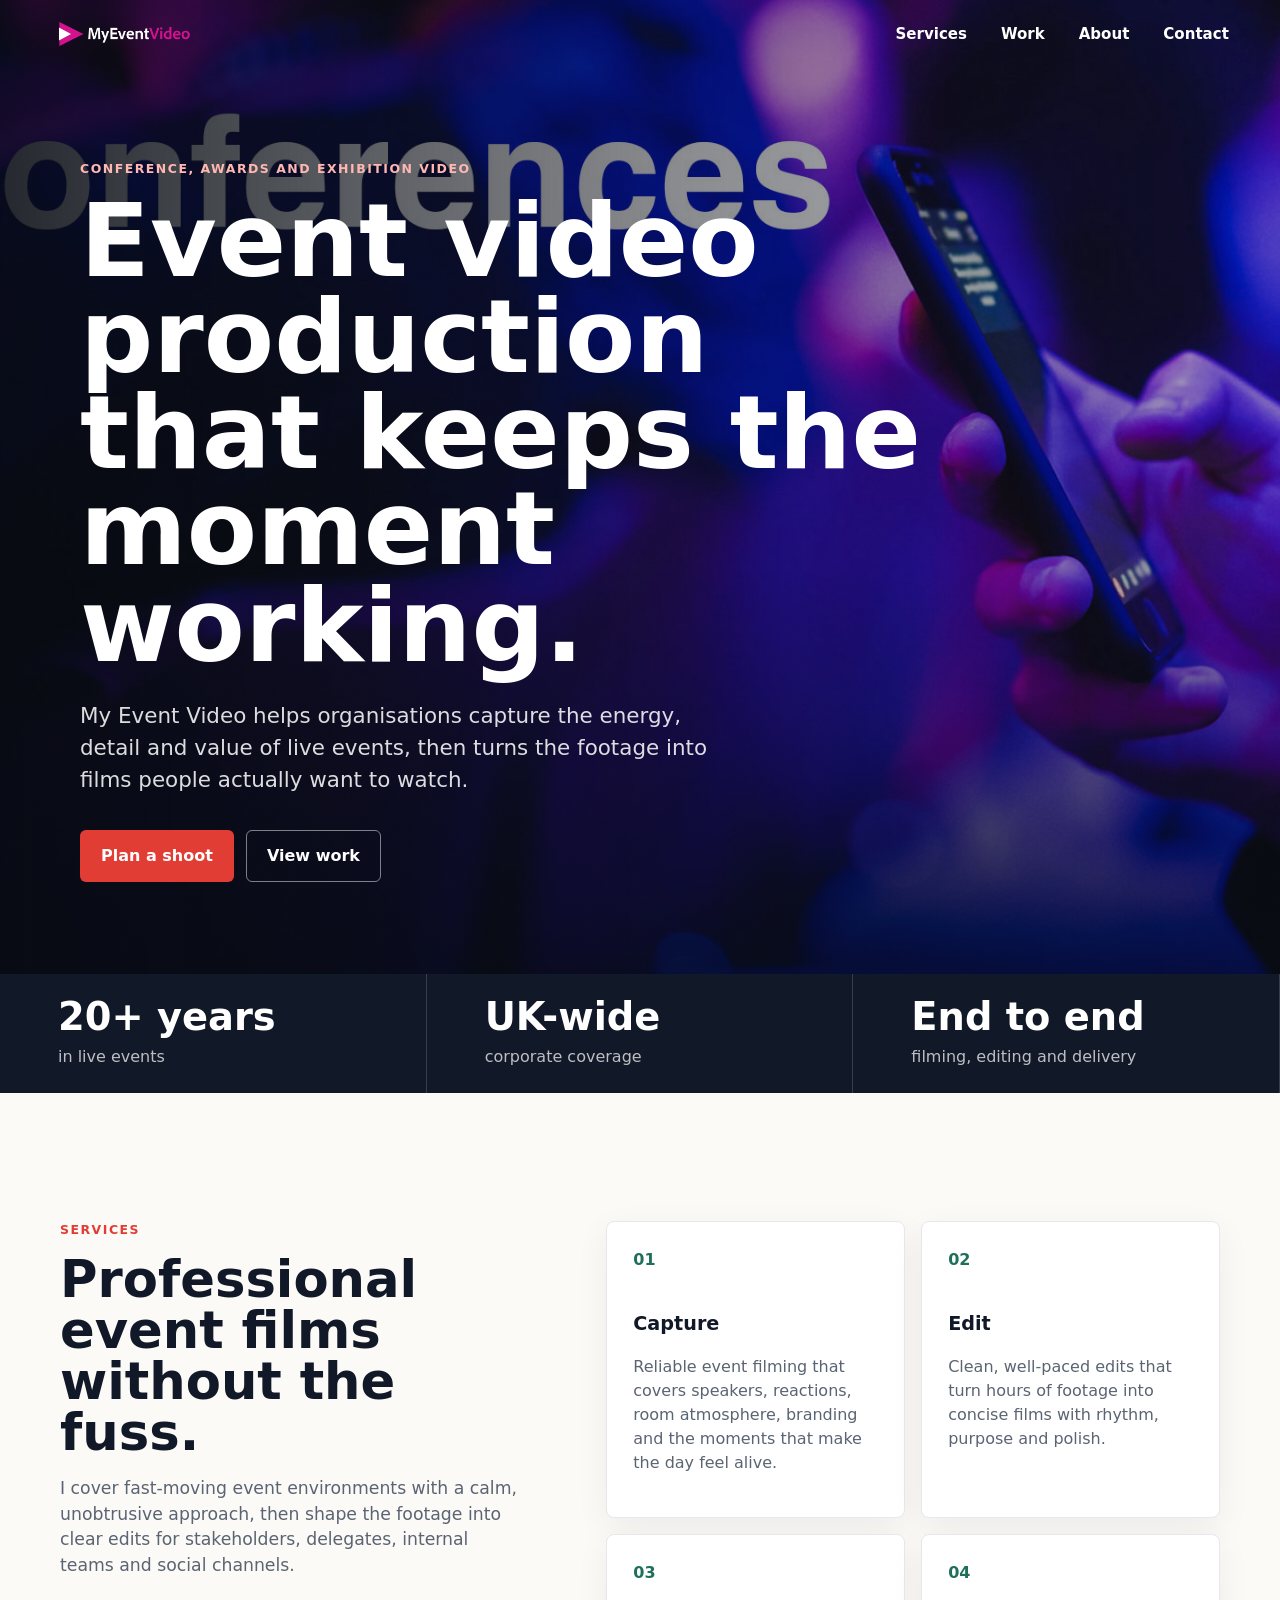
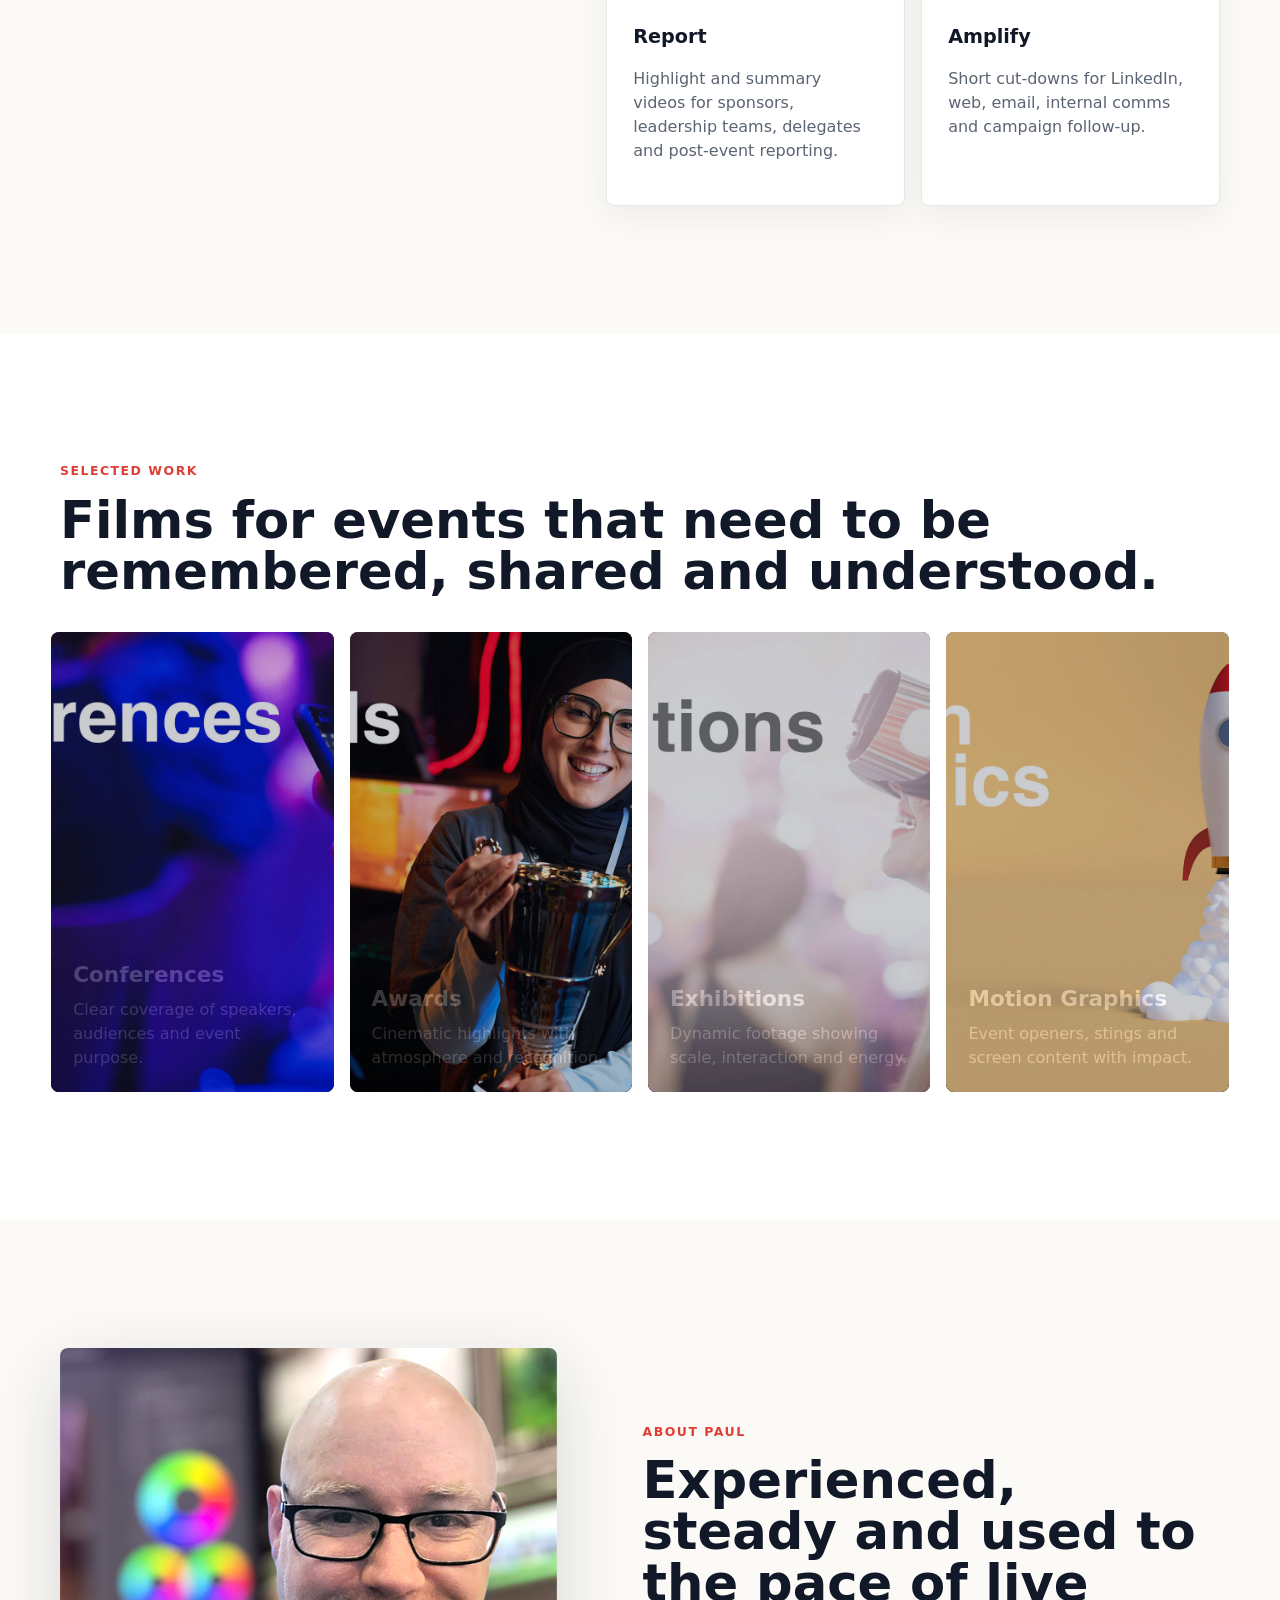
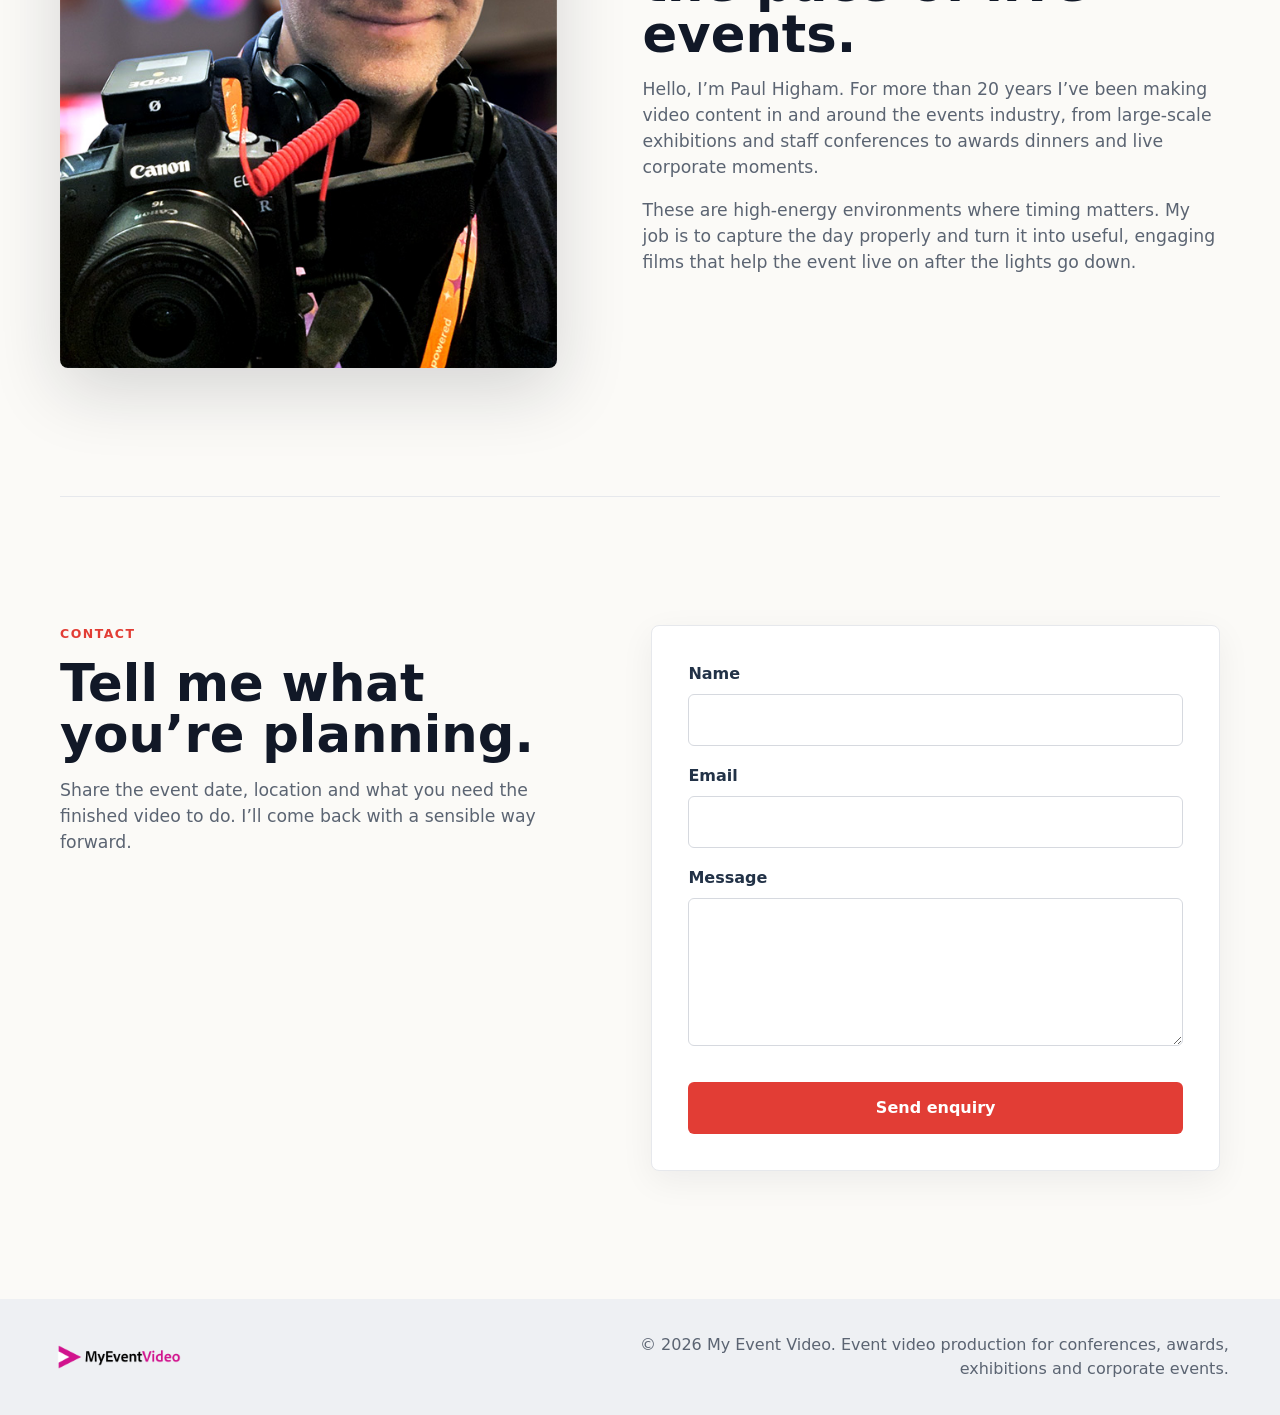
==== index.html @ ccbdc8ec "Move static site to repository root" ====
<!doctype html>
<html lang="en-GB">
<head>
  <meta charset="utf-8">
  <meta name="viewport" content="width=device-width, initial-scale=1">
  <meta name="robots" content="index, follow">
  <title>Event Video Production UK | My Event Video</title>
  <meta name="description" content="UK event video production for conferences, awards, exhibitions and corporate events. Filming, editing and social-ready content by event videographer Paul Higham.">
  <link rel="canonical" href="https://myeventvideo.com/">
  <meta property="og:type" content="website">
  <meta property="og:site_name" content="My Event Video">
  <meta property="og:title" content="Event Video Production UK | My Event Video">
  <meta property="og:description" content="Clear, polished event films for conferences, awards, exhibitions and corporate communications.">
  <meta property="og:url" content="https://myeventvideo.com/">
  <meta property="og:image" content="https://myeventvideo.com/assets/images/portfolio-conferences.jpg">
  <meta name="twitter:card" content="summary_large_image">
  <meta name="theme-color" content="#111827">
  <link rel="icon" href="assets/images/logoicon.png">
  <link rel="stylesheet" href="assets/css/styles.css">
  <script src="https://challenges.cloudflare.com/turnstile/v0/api.js" async defer></script>
  <script type="application/ld+json">
    {
      "@context": "https://schema.org",
      "@type": "ProfessionalService",
      "name": "My Event Video",
      "url": "https://myeventvideo.com/",
      "image": "https://myeventvideo.com/assets/images/portfolio-conferences.jpg",
      "description": "UK event video production for conferences, awards, exhibitions and corporate events.",
      "founder": {
        "@type": "Person",
        "name": "Paul Higham"
      },
      "areaServed": {
        "@type": "Country",
        "name": "United Kingdom"
      },
      "serviceType": [
        "Event video production",
        "Conference filming",
        "Awards video production",
        "Exhibition video production",
        "Motion graphics"
      ]
    }
  </script>
</head>
<body>
  <a class="skip-link" href="#main">Skip to content</a>

  <header class="site-header" data-header>
    <a class="brand" href="#top" aria-label="My Event Video home">
      <img src="assets/images/logofullwhite.png" alt="My Event Video">
    </a>
    <button class="nav-toggle" type="button" aria-label="Open menu" aria-expanded="false" data-nav-toggle>
      <span></span>
      <span></span>
      <span></span>
    </button>
    <nav class="site-nav" aria-label="Primary navigation" data-nav>
      <a href="#services">Services</a>
      <a href="#work">Work</a>
      <a href="#about">About</a>
      <a href="#contact">Contact</a>
    </nav>
  </header>

  <main id="main">
    <section class="hero" id="top" aria-labelledby="hero-title">
      <div class="hero-media" role="img" aria-label="Conference event video production"></div>
      <div class="hero-overlay"></div>
      <div class="hero-inner">
        <p class="eyebrow">Conference, awards and exhibition video</p>
        <h1 id="hero-title">Event video production that keeps the moment working.</h1>
        <p class="hero-copy">My Event Video helps organisations capture the energy, detail and value of live events, then turns the footage into films people actually want to watch.</p>
        <div class="hero-actions">
          <a class="button button-primary" href="#contact">Plan a shoot</a>
          <a class="button button-secondary" href="#work">View work</a>
        </div>
      </div>
    </section>

    <section class="intro-strip" aria-label="Event video highlights">
      <div>
        <strong>20+ years</strong>
        <span>in live events</span>
      </div>
      <div>
        <strong>UK-wide</strong>
        <span>corporate coverage</span>
      </div>
      <div>
        <strong>End to end</strong>
        <span>filming, editing and delivery</span>
      </div>
    </section>

    <section class="section split" id="services">
      <div class="section-copy">
        <p class="eyebrow">Services</p>
        <h2>Professional event films without the fuss.</h2>
        <p>I cover fast-moving event environments with a calm, unobtrusive approach, then shape the footage into clear edits for stakeholders, delegates, internal teams and social channels.</p>
      </div>
      <div class="service-grid" aria-label="Video production services">
        <article>
          <span>01</span>
          <h3>Capture</h3>
          <p>Reliable event filming that covers speakers, reactions, room atmosphere, branding and the moments that make the day feel alive.</p>
        </article>
        <article>
          <span>02</span>
          <h3>Edit</h3>
          <p>Clean, well-paced edits that turn hours of footage into concise films with rhythm, purpose and polish.</p>
        </article>
        <article>
          <span>03</span>
          <h3>Report</h3>
          <p>Highlight and summary videos for sponsors, leadership teams, delegates and post-event reporting.</p>
        </article>
        <article>
          <span>04</span>
          <h3>Amplify</h3>
          <p>Short cut-downs for LinkedIn, web, email, internal comms and campaign follow-up.</p>
        </article>
      </div>
    </section>

    <section class="section work-section" id="work">
      <div class="section-heading">
        <p class="eyebrow">Selected Work</p>
        <h2>Films for events that need to be remembered, shared and understood.</h2>
      </div>
      <div class="work-grid">
        <article class="work-card">
          <button class="work-trigger" type="button" data-video="https://www.youtube.com/embed/Q9IE5xUTybo" data-title="Conference video production">
            <img src="assets/images/portfolio-conferences.jpg" alt="Conference audience and stage filming example">
            <span>
              <strong>Conferences</strong>
              Clear coverage of speakers, audiences and event purpose.
            </span>
          </button>
        </article>
        <article class="work-card">
          <button class="work-trigger" type="button" data-video="https://www.youtube.com/embed/-4SFg3Jxmdk" data-title="Awards ceremony video production">
            <img src="assets/images/portfolio-awards.jpg" alt="Awards ceremony filming example">
            <span>
              <strong>Awards</strong>
              Cinematic highlights with atmosphere and recognition.
            </span>
          </button>
        </article>
        <article class="work-card">
          <button class="work-trigger" type="button" data-video="https://www.youtube.com/embed/yl7gQAQ2DkQ" data-title="Exhibition video production">
            <img src="assets/images/portfolio-exhibitions.jpg" alt="Exhibition video production example">
            <span>
              <strong>Exhibitions</strong>
              Dynamic footage showing scale, interaction and energy.
            </span>
          </button>
        </article>
        <article class="work-card">
          <button class="work-trigger" type="button" data-video="https://www.youtube.com/embed/ajK6ELUCEnc" data-title="Motion graphics for events">
            <img src="assets/images/portfolio-motion-graphics.jpg" alt="Motion graphics for events example">
            <span>
              <strong>Motion Graphics</strong>
              Event openers, stings and screen content with impact.
            </span>
          </button>
        </article>
      </div>
    </section>

    <section class="section about-section" id="about">
      <div class="about-image">
        <img src="assets/images/paul-higham-event-videographer.jpg" alt="Paul Higham filming an event">
      </div>
      <div class="section-copy">
        <p class="eyebrow">About Paul</p>
        <h2>Experienced, steady and used to the pace of live events.</h2>
        <p>Hello, I’m Paul Higham. For more than 20 years I’ve been making video content in and around the events industry, from large-scale exhibitions and staff conferences to awards dinners and live corporate moments.</p>
        <p>These are high-energy environments where timing matters. My job is to capture the day properly and turn it into useful, engaging films that help the event live on after the lights go down.</p>
      </div>
    </section>

    <section class="section contact-section" id="contact">
      <div class="section-copy">
        <p class="eyebrow">Contact</p>
        <h2>Tell me what you’re planning.</h2>
        <p>Share the event date, location and what you need the finished video to do. I’ll come back with a sensible way forward.</p>
      </div>
      <form class="contact-form" action="https://formspree.io/f/mwvnqokr" method="POST">
        <label>
          <span>Name</span>
          <input type="text" name="name" autocomplete="name" required>
        </label>
        <label>
          <span>Email</span>
          <input type="email" name="email" autocomplete="email" required>
        </label>
        <label>
          <span>Message</span>
          <textarea name="message" rows="5" required></textarea>
        </label>
        <div class="cf-turnstile" data-sitekey="0x4AAAAAACfIAOgr5svKOuis"></div>
        <button class="button button-primary" type="submit">Send enquiry</button>
      </form>
    </section>
  </main>

  <footer class="site-footer">
    <img src="assets/images/logofull.png" alt="My Event Video">
    <p>© 2026 My Event Video. Event video production for conferences, awards, exhibitions and corporate events.</p>
  </footer>

  <dialog class="video-dialog" data-dialog aria-label="Portfolio video">
    <div class="dialog-inner">
      <button class="dialog-close" type="button" aria-label="Close video" data-dialog-close>Close</button>
      <h2 data-dialog-title></h2>
      <div class="video-frame">
        <iframe title="Portfolio video" data-dialog-video allow="accelerometer; autoplay; clipboard-write; encrypted-media; gyroscope; picture-in-picture; web-share" allowfullscreen></iframe>
      </div>
    </div>
  </dialog>

  <script src="assets/js/main.js"></script>
</body>
</html>
---- assets/css/styles.css ----
:root {
  --ink: #111827;
  --muted: #5b6472;
  --line: #e6e8ec;
  --paper: #fbfaf7;
  --white: #ffffff;
  --accent: #e23d35;
  --accent-dark: #b82e27;
  --steel: #223247;
  --green: #1f6f5b;
  --shadow: 0 22px 70px rgba(17, 24, 39, 0.16);
}

* {
  box-sizing: border-box;
}

html {
  scroll-behavior: smooth;
}

body {
  margin: 0;
  background: var(--paper);
  color: var(--ink);
  font-family: Inter, ui-sans-serif, system-ui, -apple-system, BlinkMacSystemFont, "Segoe UI", sans-serif;
  line-height: 1.5;
}

img {
  display: block;
  max-width: 100%;
}

a {
  color: inherit;
}

button,
input,
textarea {
  font: inherit;
}

.skip-link {
  position: fixed;
  top: 12px;
  left: 12px;
  z-index: 20;
  transform: translateY(-160%);
  background: var(--white);
  color: var(--ink);
  padding: 10px 14px;
  border-radius: 6px;
}

.skip-link:focus {
  transform: translateY(0);
}

.site-header {
  position: fixed;
  inset: 0 0 auto;
  z-index: 10;
  display: flex;
  align-items: center;
  justify-content: space-between;
  padding: 18px clamp(18px, 4vw, 56px);
  color: var(--white);
  transition: background 180ms ease, box-shadow 180ms ease, padding 180ms ease;
}

.site-header.is-scrolled,
.site-header.is-open {
  background: rgba(17, 24, 39, 0.94);
  box-shadow: 0 16px 50px rgba(0, 0, 0, 0.18);
  backdrop-filter: blur(18px);
}

.brand img {
  width: 168px;
  height: auto;
}

.site-nav {
  display: flex;
  align-items: center;
  gap: clamp(18px, 3vw, 34px);
  font-size: 0.94rem;
  font-weight: 700;
}

.site-nav a {
  text-decoration: none;
}

.site-nav a:hover,
.site-nav a:focus-visible {
  color: #ffd1cc;
}

.nav-toggle {
  display: none;
  width: 44px;
  height: 44px;
  border: 1px solid rgba(255, 255, 255, 0.35);
  border-radius: 6px;
  background: transparent;
  color: var(--white);
}

.nav-toggle span {
  display: block;
  width: 20px;
  height: 2px;
  margin: 4px auto;
  background: currentColor;
}

.hero {
  position: relative;
  min-height: 92vh;
  display: grid;
  align-items: end;
  overflow: hidden;
  color: var(--white);
}

.hero-media,
.hero-overlay {
  position: absolute;
  inset: 0;
}

.hero-media {
  background: url("../images/portfolio-conferences.jpg") center / cover no-repeat;
  transform: scale(1.02);
}

.hero-overlay {
  background:
    linear-gradient(90deg, rgba(7, 11, 18, 0.88), rgba(7, 11, 18, 0.48) 52%, rgba(7, 11, 18, 0.26)),
    linear-gradient(0deg, rgba(7, 11, 18, 0.68), transparent 42%);
}

.hero-inner {
  position: relative;
  width: min(1120px, calc(100% - 36px));
  margin: 0 auto;
  padding: 160px 0 92px;
}

.eyebrow {
  margin: 0 0 14px;
  color: var(--accent);
  font-size: 0.78rem;
  font-weight: 800;
  text-transform: uppercase;
  letter-spacing: 0.12em;
}

.hero .eyebrow {
  color: #ffb7b1;
}

h1,
h2,
h3,
p {
  overflow-wrap: anywhere;
}

h1 {
  max-width: 850px;
  margin: 0;
  font-size: clamp(3.1rem, 8vw, 6.7rem);
  line-height: 0.94;
}

h2 {
  margin: 0;
  font-size: clamp(2rem, 4vw, 4.2rem);
  line-height: 1;
}

h3 {
  margin: 0 0 10px;
  font-size: 1.2rem;
}

.hero-copy {
  max-width: 650px;
  margin: 26px 0 0;
  color: rgba(255, 255, 255, 0.86);
  font-size: clamp(1.08rem, 2vw, 1.34rem);
}

.hero-actions {
  display: flex;
  flex-wrap: wrap;
  gap: 12px;
  margin-top: 34px;
}

.button {
  display: inline-flex;
  align-items: center;
  justify-content: center;
  min-height: 48px;
  padding: 13px 20px;
  border: 1px solid transparent;
  border-radius: 6px;
  font-weight: 800;
  text-decoration: none;
  cursor: pointer;
}

.button-primary {
  background: var(--accent);
  color: var(--white);
}

.button-primary:hover,
.button-primary:focus-visible {
  background: var(--accent-dark);
}

.button-secondary {
  border-color: rgba(255, 255, 255, 0.48);
  color: var(--white);
}

.button-secondary:hover,
.button-secondary:focus-visible {
  background: rgba(255, 255, 255, 0.13);
}

.intro-strip {
  display: grid;
  grid-template-columns: repeat(3, 1fr);
  background: var(--ink);
  color: var(--white);
}

.intro-strip div {
  min-height: 104px;
  padding: 24px clamp(18px, 5vw, 58px);
  border-right: 1px solid rgba(255, 255, 255, 0.16);
}

.intro-strip strong,
.intro-strip span {
  display: block;
}

.intro-strip strong {
  font-size: clamp(1.5rem, 3vw, 2.4rem);
  line-height: 1;
}

.intro-strip span {
  margin-top: 8px;
  color: rgba(255, 255, 255, 0.72);
}

.section {
  width: min(1160px, calc(100% - 36px));
  margin: 0 auto;
  padding: clamp(74px, 10vw, 130px) 0;
}

.split {
  display: grid;
  grid-template-columns: minmax(0, 0.9fr) minmax(0, 1.2fr);
  gap: clamp(34px, 7vw, 86px);
  align-items: start;
}

.section-copy p:not(.eyebrow),
.section-heading p:not(.eyebrow) {
  max-width: 650px;
  color: var(--muted);
  font-size: 1.08rem;
}

.service-grid {
  display: grid;
  grid-template-columns: repeat(2, minmax(0, 1fr));
  gap: 16px;
}

.service-grid article,
.contact-form,
.dialog-inner {
  background: var(--white);
  border: 1px solid var(--line);
  border-radius: 8px;
  box-shadow: 0 10px 34px rgba(17, 24, 39, 0.06);
}

.service-grid article {
  min-height: 230px;
  padding: 26px;
}

.service-grid span {
  display: block;
  margin-bottom: 38px;
  color: var(--green);
  font-weight: 900;
}

.service-grid p,
.work-card span,
.site-footer p {
  color: var(--muted);
}

.work-section {
  width: 100%;
  padding-left: clamp(18px, 4vw, 56px);
  padding-right: clamp(18px, 4vw, 56px);
  background: var(--white);
}

.section-heading {
  max-width: 1160px;
  margin: 0 auto 34px;
}

.work-grid {
  display: grid;
  grid-template-columns: repeat(4, minmax(0, 1fr));
  gap: 16px;
  max-width: 1320px;
  margin: 0 auto;
}

.work-card {
  margin: 0;
}

.work-trigger {
  display: grid;
  width: 100%;
  min-height: 460px;
  padding: 0;
  border: 0;
  border-radius: 8px;
  overflow: hidden;
  background: var(--ink);
  color: var(--white);
  text-align: left;
  cursor: pointer;
}

.work-trigger img,
.work-trigger span {
  grid-area: 1 / 1;
}

.work-trigger img {
  width: 100%;
  height: 100%;
  object-fit: cover;
  transition: transform 240ms ease, opacity 240ms ease;
  opacity: 0.78;
}

.work-trigger span {
  align-self: end;
  padding: 22px;
  background: linear-gradient(0deg, rgba(7, 11, 18, 0.9), transparent);
  color: rgba(255, 255, 255, 0.76);
}

.work-trigger strong {
  display: block;
  margin-bottom: 6px;
  color: var(--white);
  font-size: 1.35rem;
}

.work-trigger:hover img,
.work-trigger:focus-visible img {
  transform: scale(1.05);
  opacity: 0.95;
}

.about-section {
  display: grid;
  grid-template-columns: minmax(0, 0.86fr) minmax(0, 1fr);
  gap: clamp(34px, 7vw, 86px);
  align-items: center;
}

.about-image {
  border-radius: 8px;
  overflow: hidden;
  box-shadow: var(--shadow);
}

.about-image img {
  width: 100%;
  aspect-ratio: 4 / 5;
  object-fit: cover;
}

.contact-section {
  display: grid;
  grid-template-columns: minmax(0, 0.8fr) minmax(320px, 0.9fr);
  gap: clamp(34px, 7vw, 86px);
  align-items: start;
  border-top: 1px solid var(--line);
}

.contact-form {
  display: grid;
  gap: 18px;
  padding: clamp(22px, 4vw, 36px);
}

.contact-form label {
  display: grid;
  gap: 8px;
  color: var(--steel);
  font-weight: 800;
}

.contact-form input,
.contact-form textarea {
  width: 100%;
  border: 1px solid #d6d9df;
  border-radius: 6px;
  background: #ffffff;
  padding: 13px 14px;
  color: var(--ink);
}

.contact-form input:focus,
.contact-form textarea:focus {
  outline: 3px solid rgba(226, 61, 53, 0.18);
  border-color: var(--accent);
}

.site-footer {
  display: flex;
  align-items: center;
  justify-content: space-between;
  gap: 22px;
  padding: 34px clamp(18px, 4vw, 56px);
  background: #eef0f3;
}

.site-footer img {
  width: 156px;
}

.site-footer p {
  max-width: 620px;
  margin: 0;
  text-align: right;
}

.video-dialog {
  width: min(960px, calc(100% - 28px));
  border: 0;
  padding: 0;
  background: transparent;
}

.video-dialog::backdrop {
  background: rgba(7, 11, 18, 0.78);
}

.dialog-inner {
  padding: clamp(18px, 3vw, 30px);
}

.dialog-close {
  float: right;
  border: 0;
  border-radius: 6px;
  background: var(--ink);
  color: var(--white);
  padding: 10px 14px;
  cursor: pointer;
}

.dialog-inner h2 {
  margin: 0 0 18px;
  padding-right: 90px;
  font-size: clamp(1.4rem, 3vw, 2.2rem);
}

.video-frame {
  aspect-ratio: 16 / 9;
  background: var(--ink);
}

.video-frame iframe {
  width: 100%;
  height: 100%;
  border: 0;
}

@media (max-width: 980px) {
  .split,
  .about-section,
  .contact-section {
    grid-template-columns: 1fr;
  }

  .work-grid {
    grid-template-columns: repeat(2, minmax(0, 1fr));
  }

  .work-trigger {
    min-height: 360px;
  }
}

@media (max-width: 760px) {
  .site-header {
    padding: 12px 18px;
  }

  .brand img {
    width: 142px;
  }

  .nav-toggle {
    display: block;
  }

  .site-nav {
    position: absolute;
    top: 100%;
    right: 18px;
    left: 18px;
    display: none;
    grid-template-columns: 1fr;
    gap: 0;
    padding: 10px;
    border-radius: 8px;
    background: rgba(17, 24, 39, 0.98);
    box-shadow: var(--shadow);
  }

  .site-nav.is-open {
    display: grid;
  }

  .site-nav a {
    padding: 14px;
  }

  .hero {
    min-height: 86vh;
  }

  .hero-inner {
    padding-bottom: 58px;
  }

  .intro-strip {
    grid-template-columns: 1fr;
  }

  .intro-strip div {
    min-height: auto;
    border-right: 0;
    border-bottom: 1px solid rgba(255, 255, 255, 0.16);
  }

  .service-grid,
  .work-grid {
    grid-template-columns: 1fr;
  }

  .service-grid article {
    min-height: auto;
  }

  .work-trigger {
    min-height: 330px;
  }

  .site-footer {
    display: grid;
  }

  .site-footer p {
    text-align: left;
  }
}

@media (prefers-reduced-motion: reduce) {
  *,
  *::before,
  *::after {
    scroll-behavior: auto !important;
    transition-duration: 0.01ms !important;
    animation-duration: 0.01ms !important;
  }
}
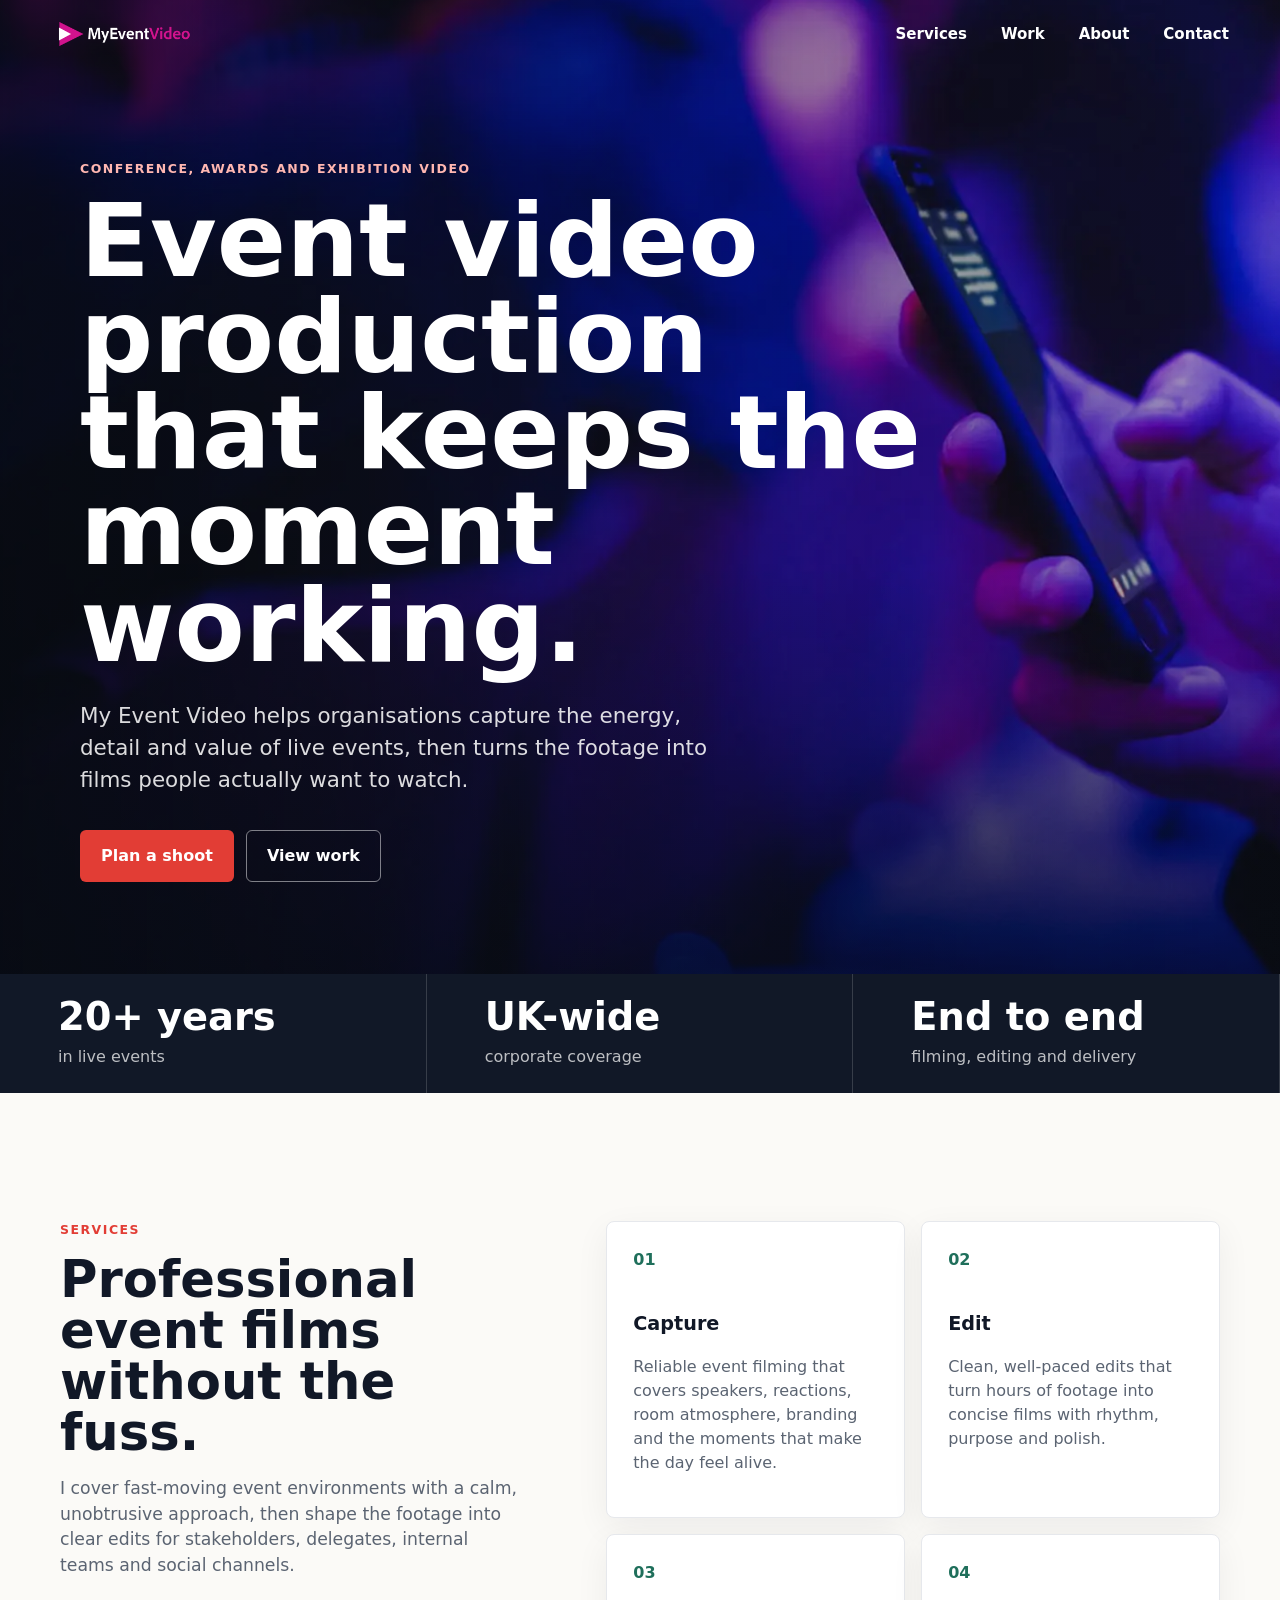
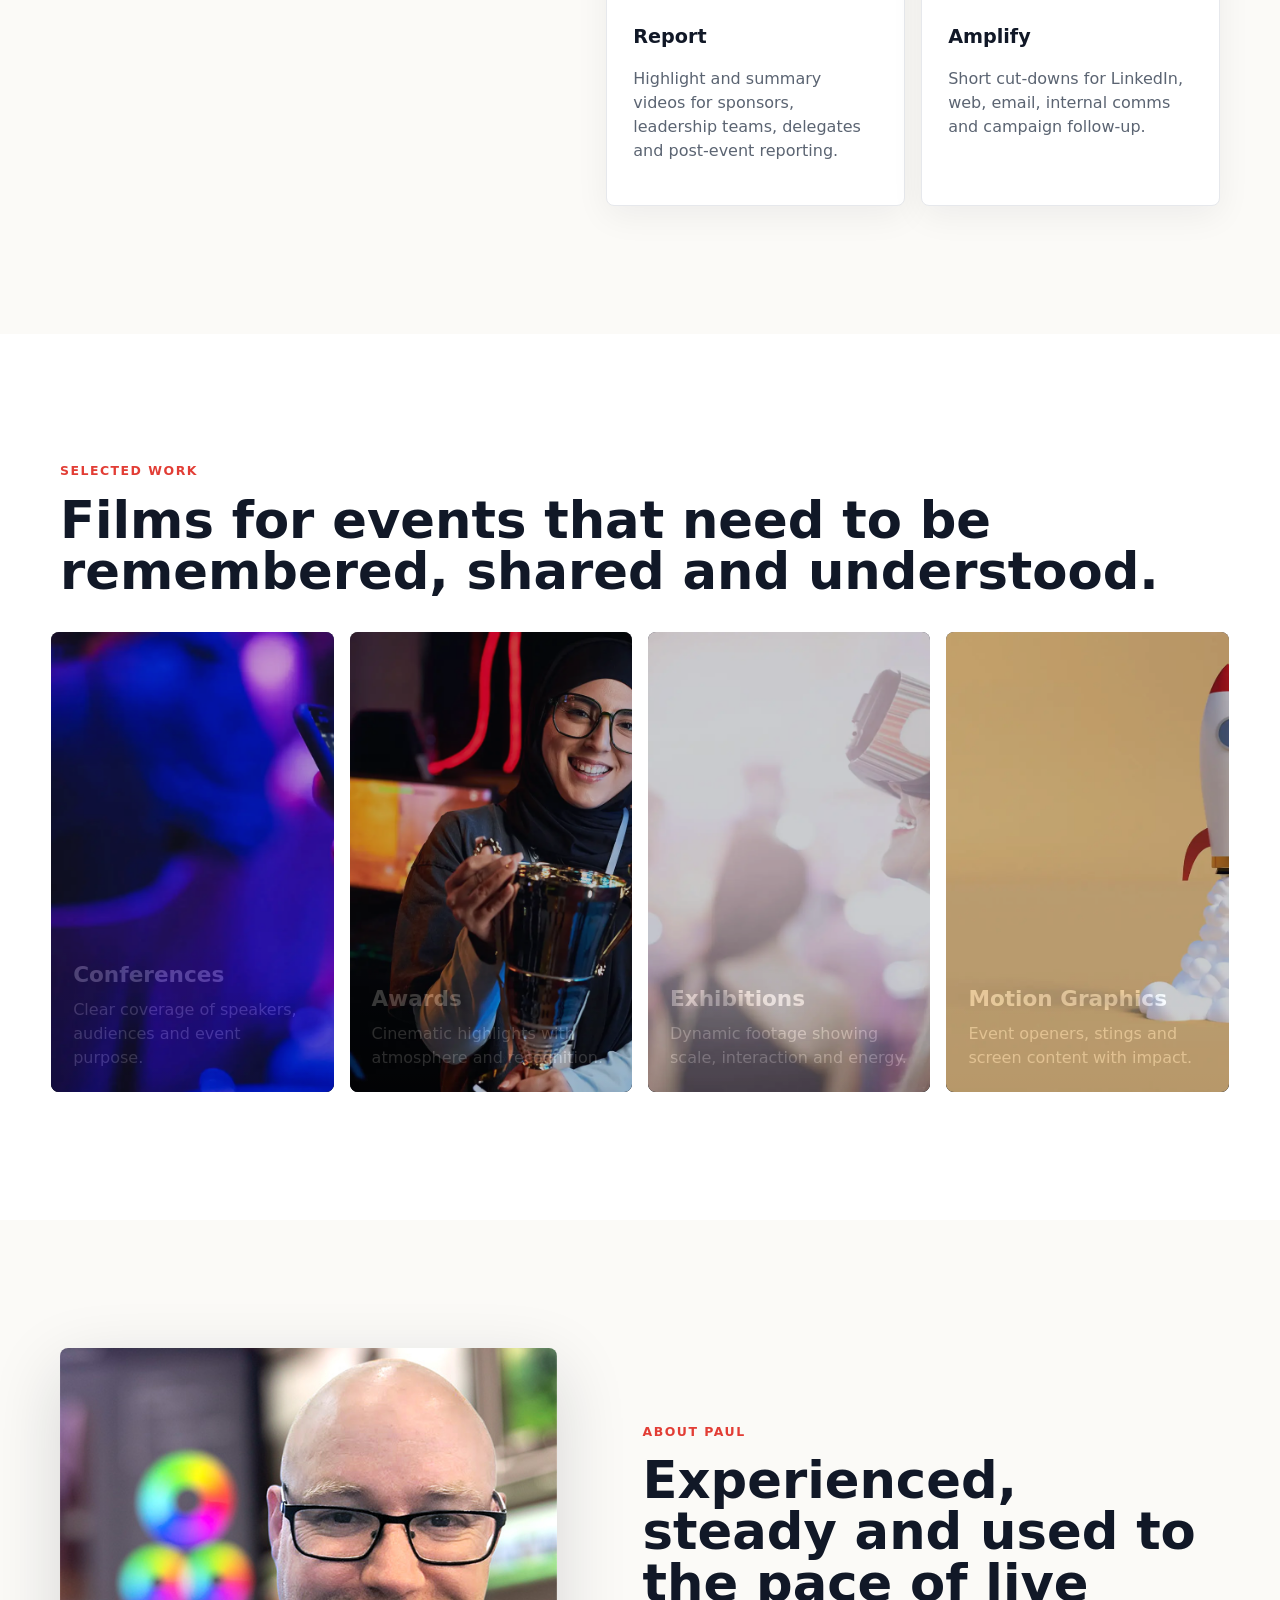
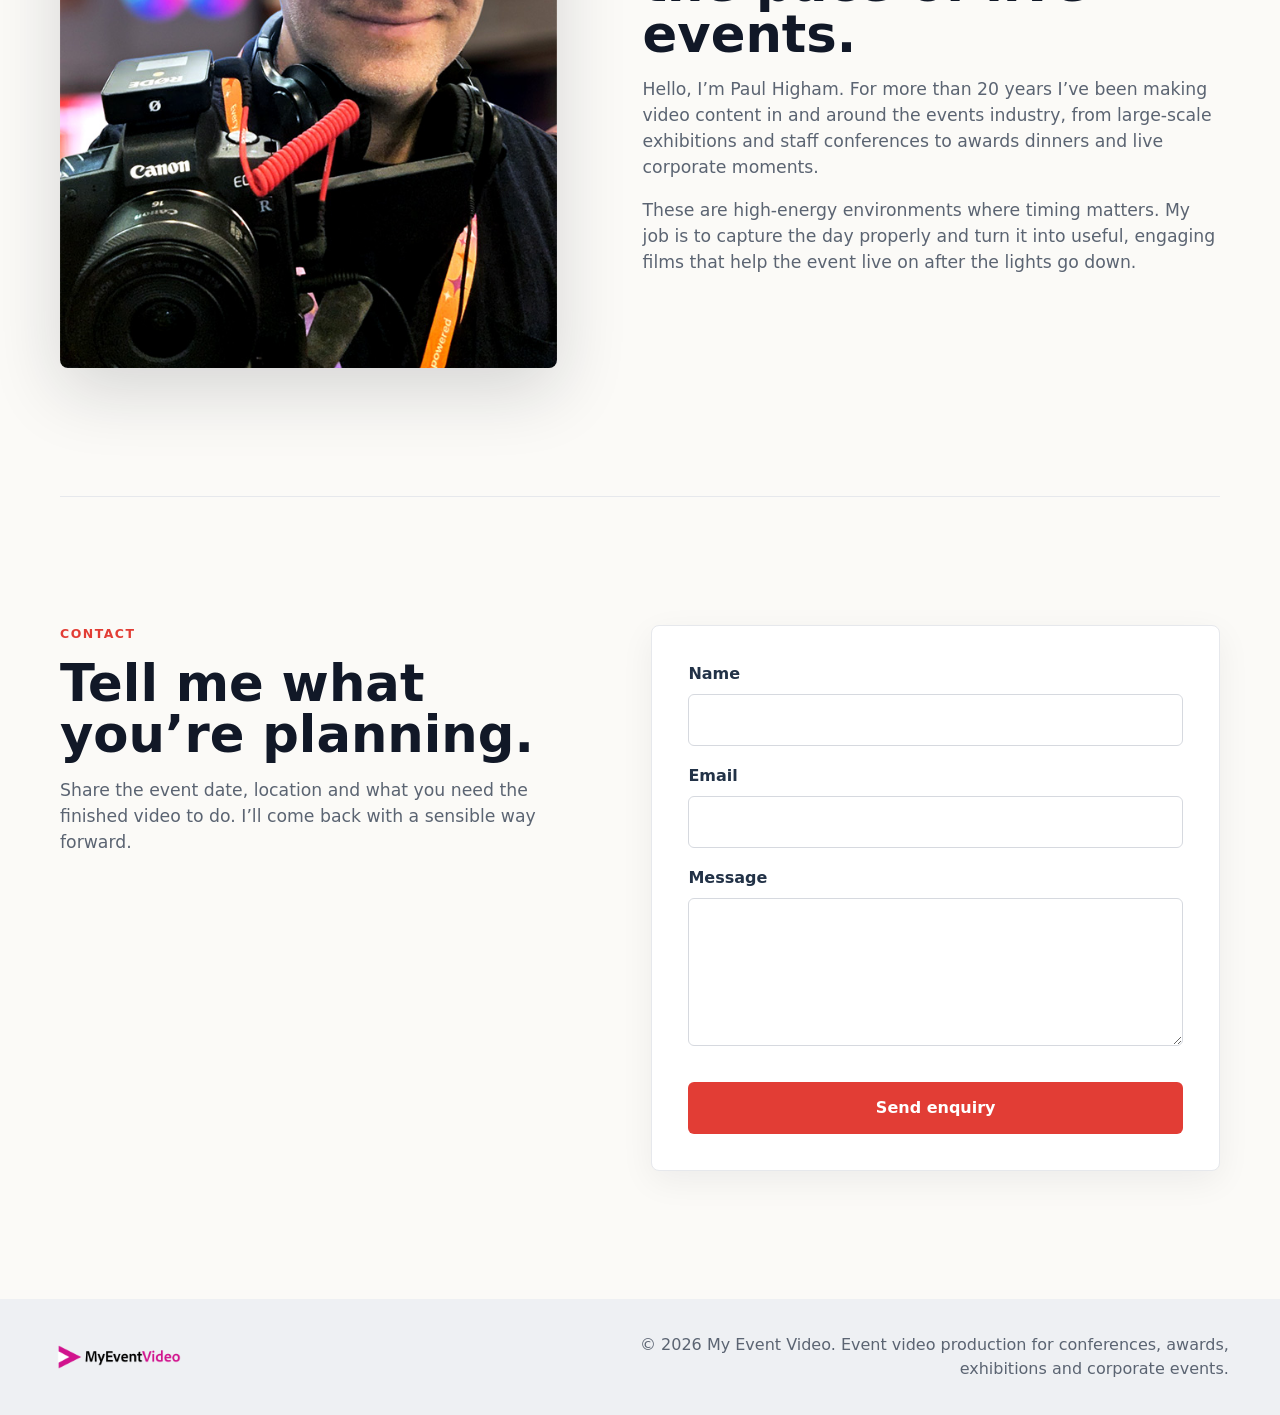
==== commit 0c1fb207: "Use WebP portfolio images" ====
--- a/index.html
+++ b/index.html
@@ -12,7 +12,7 @@
   <meta property="og:title" content="Event Video Production UK | My Event Video">
   <meta property="og:description" content="Clear, polished event films for conferences, awards, exhibitions and corporate communications.">
   <meta property="og:url" content="https://myeventvideo.com/">
-  <meta property="og:image" content="https://myeventvideo.com/assets/images/portfolio-conferences.jpg">
+  <meta property="og:image" content="https://myeventvideo.com/assets/images/portfolio-conferences.webp">
   <meta name="twitter:card" content="summary_large_image">
   <meta name="theme-color" content="#111827">
   <link rel="icon" href="assets/images/logoicon.png">
@@ -24,7 +24,7 @@
       "@type": "ProfessionalService",
       "name": "My Event Video",
       "url": "https://myeventvideo.com/",
-      "image": "https://myeventvideo.com/assets/images/portfolio-conferences.jpg",
+      "image": "https://myeventvideo.com/assets/images/portfolio-conferences.webp",
       "description": "UK event video production for conferences, awards, exhibitions and corporate events.",
       "founder": {
         "@type": "Person",
@@ -132,7 +132,7 @@
       <div class="work-grid">
         <article class="work-card">
           <button class="work-trigger" type="button" data-video="https://www.youtube.com/embed/Q9IE5xUTybo" data-title="Conference video production">
-            <img src="assets/images/portfolio-conferences.jpg" alt="Conference audience and stage filming example">
+            <img src="assets/images/portfolio-conferences.webp" alt="Conference audience and stage filming example">
             <span>
               <strong>Conferences</strong>
               Clear coverage of speakers, audiences and event purpose.
@@ -141,7 +141,7 @@
         </article>
         <article class="work-card">
           <button class="work-trigger" type="button" data-video="https://www.youtube.com/embed/-4SFg3Jxmdk" data-title="Awards ceremony video production">
-            <img src="assets/images/portfolio-awards.jpg" alt="Awards ceremony filming example">
+            <img src="assets/images/portfolio-awards.webp" alt="Awards ceremony filming example">
             <span>
               <strong>Awards</strong>
               Cinematic highlights with atmosphere and recognition.
@@ -150,7 +150,7 @@
         </article>
         <article class="work-card">
           <button class="work-trigger" type="button" data-video="https://www.youtube.com/embed/yl7gQAQ2DkQ" data-title="Exhibition video production">
-            <img src="assets/images/portfolio-exhibitions.jpg" alt="Exhibition video production example">
+            <img src="assets/images/portfolio-exhibitions.webp" alt="Exhibition video production example">
             <span>
               <strong>Exhibitions</strong>
               Dynamic footage showing scale, interaction and energy.
@@ -159,7 +159,7 @@
         </article>
         <article class="work-card">
           <button class="work-trigger" type="button" data-video="https://www.youtube.com/embed/ajK6ELUCEnc" data-title="Motion graphics for events">
-            <img src="assets/images/portfolio-motion-graphics.jpg" alt="Motion graphics for events example">
+            <img src="assets/images/portfolio-motion-graphics.webp" alt="Motion graphics for events example">
             <span>
               <strong>Motion Graphics</strong>
               Event openers, stings and screen content with impact.
--- a/assets/css/styles.css
+++ b/assets/css/styles.css
@@ -133,7 +133,7 @@
 }
 
 .hero-media {
-  background: url("../images/portfolio-conferences.jpg") center / cover no-repeat;
+  background: url("../images/portfolio-conferences.webp") center / cover no-repeat;
   transform: scale(1.02);
 }
 
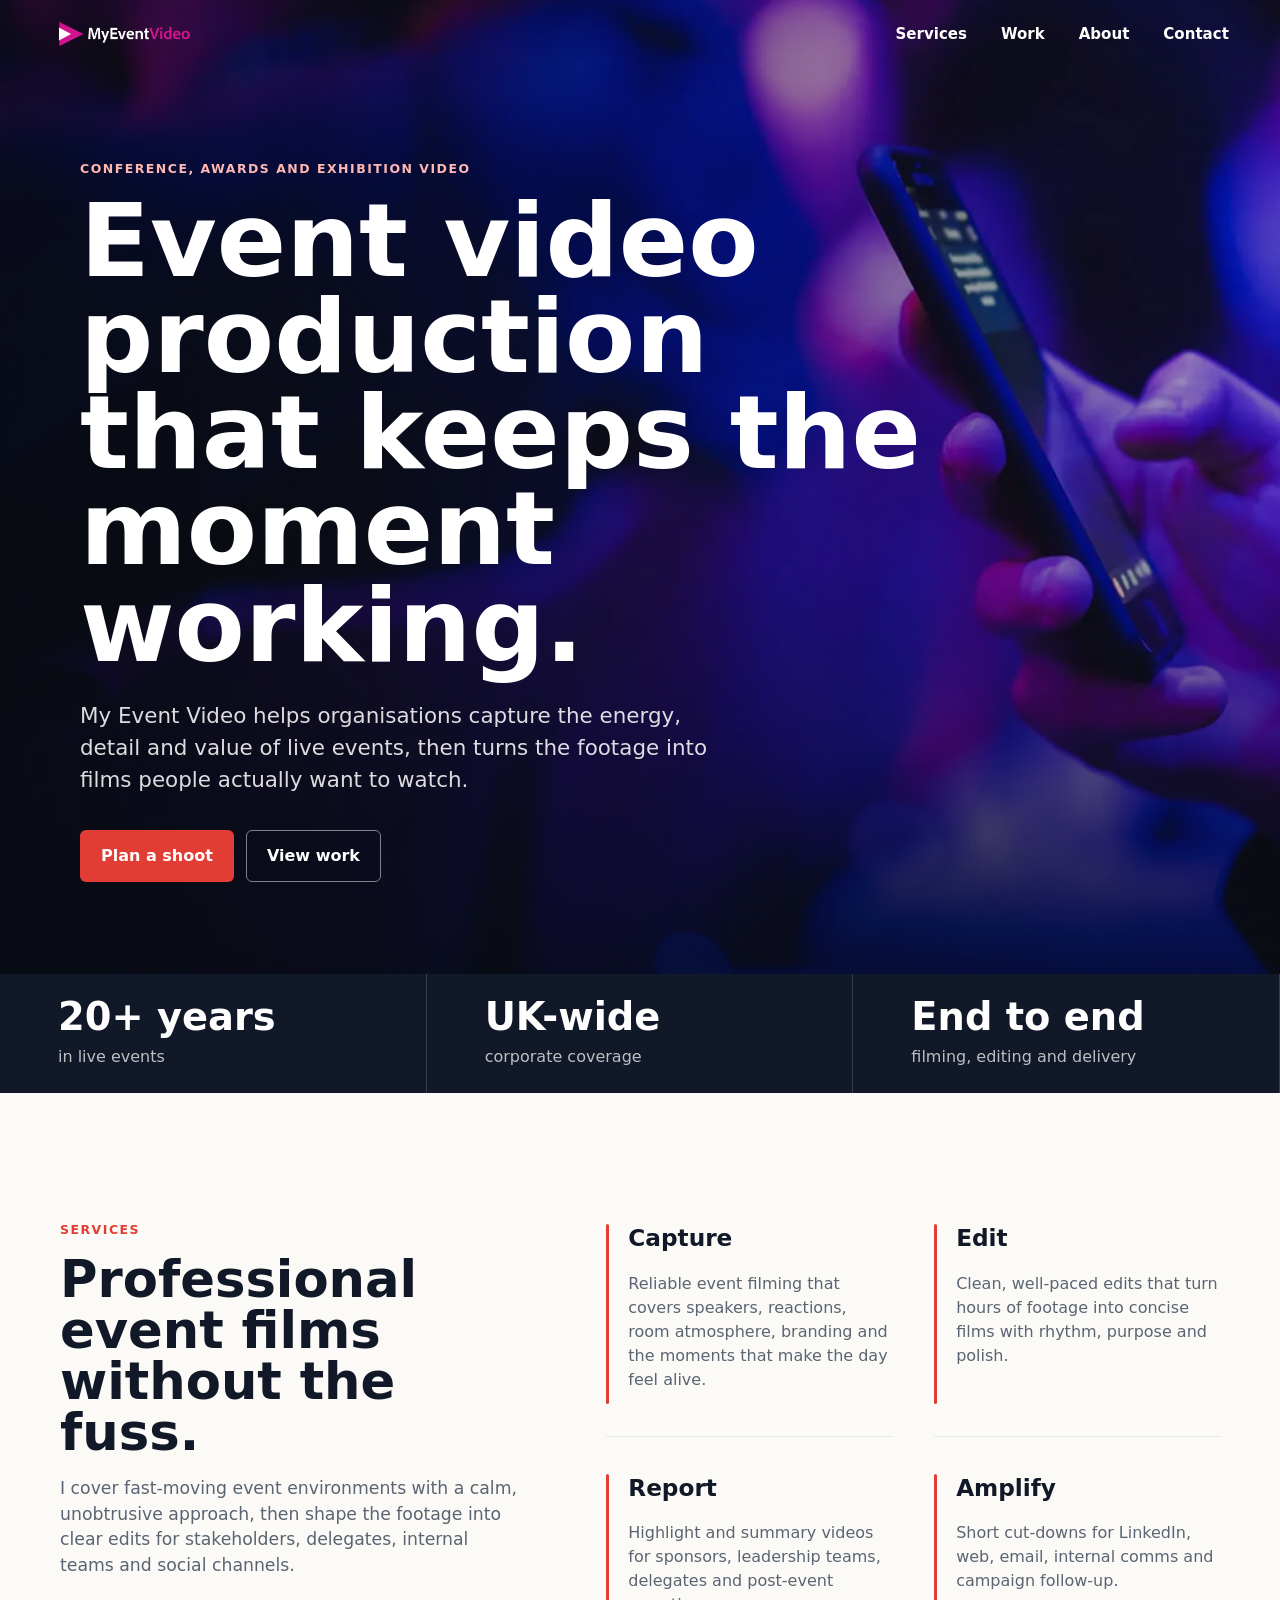
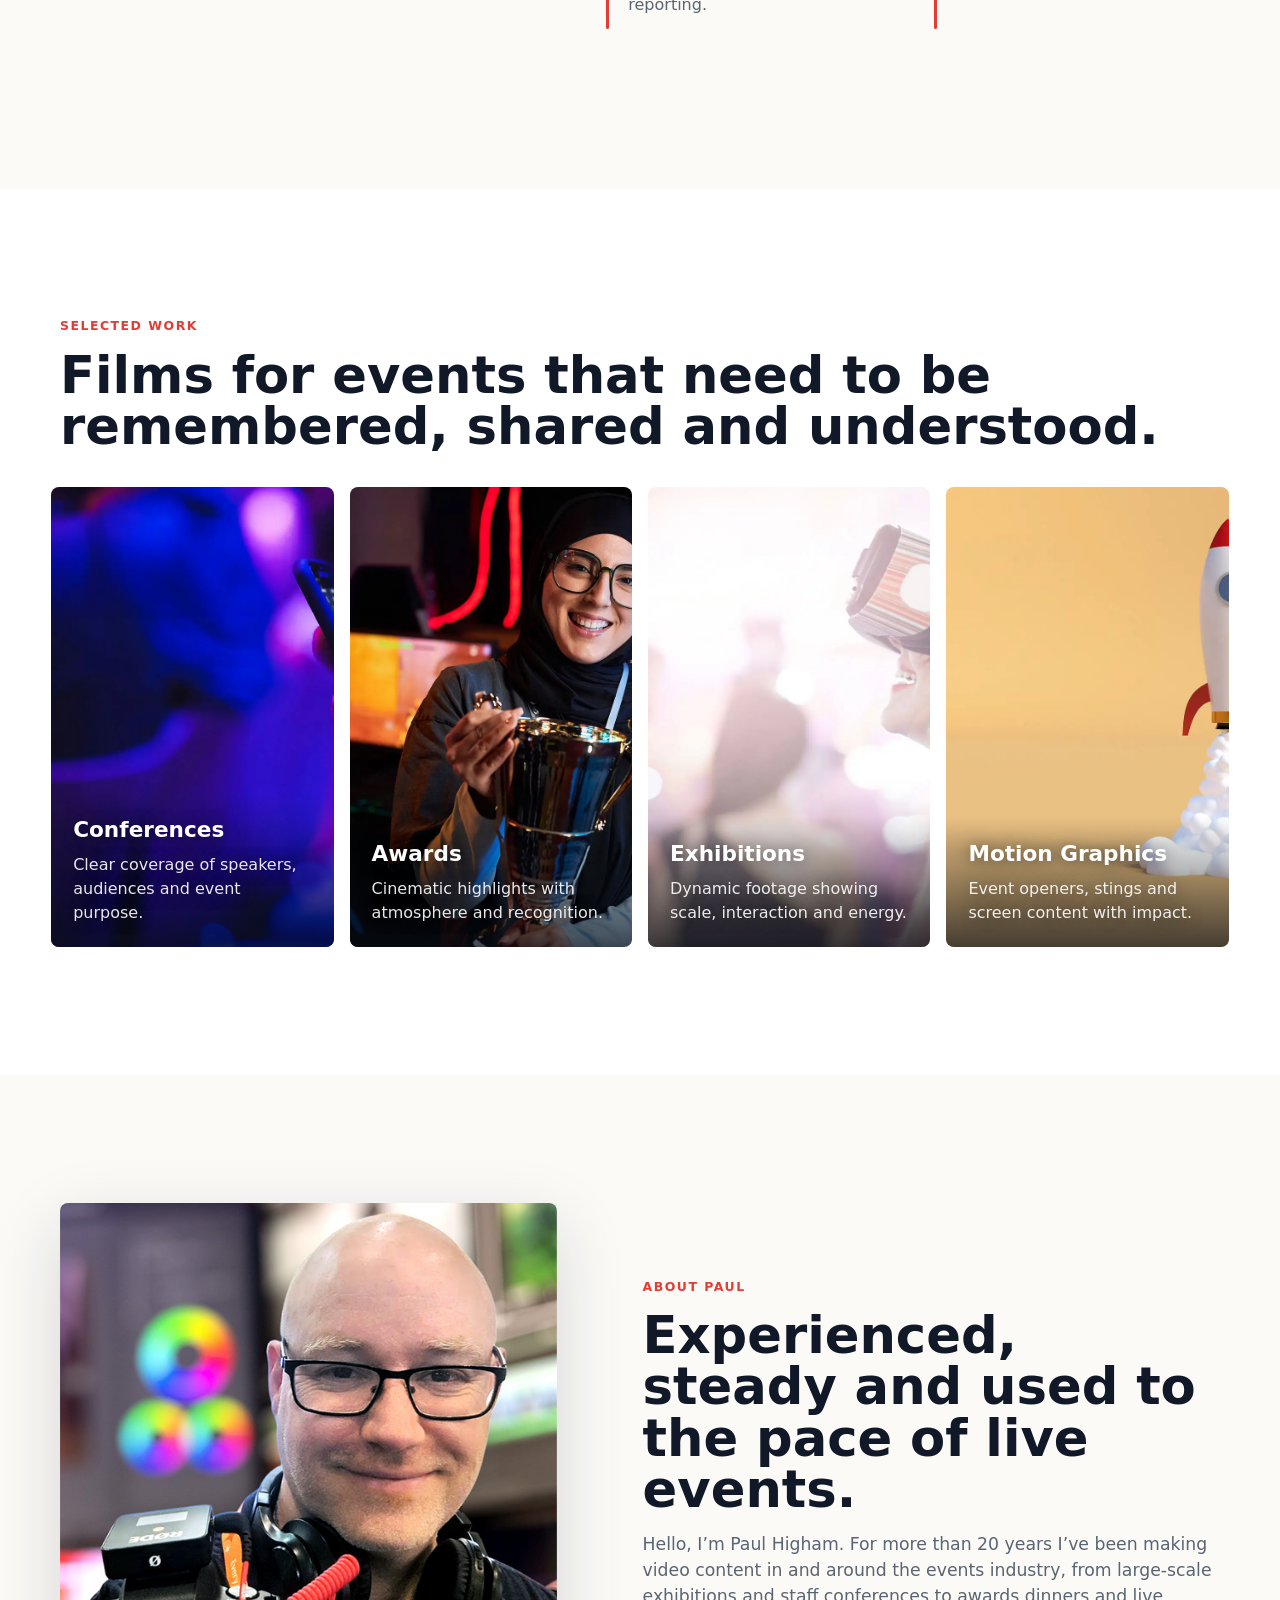
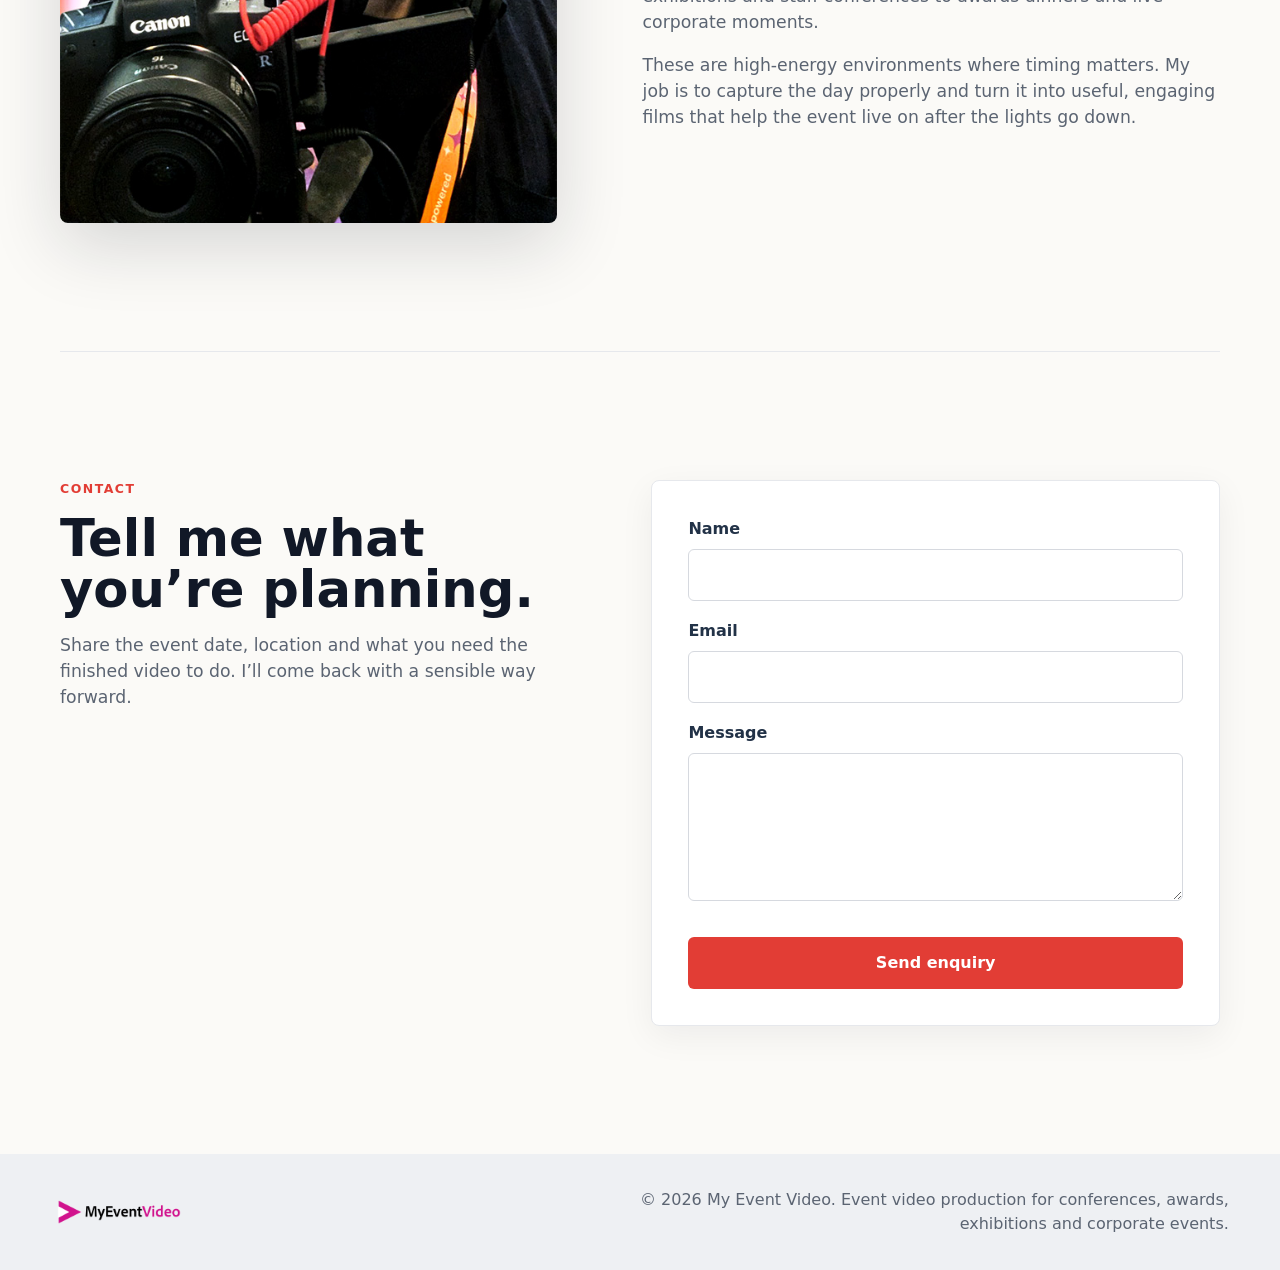
==== commit d82b164e: "Refine services layout" ====
--- a/index.html
+++ b/index.html
@@ -102,22 +102,18 @@
       </div>
       <div class="service-grid" aria-label="Video production services">
         <article>
-          <span>01</span>
           <h3>Capture</h3>
           <p>Reliable event filming that covers speakers, reactions, room atmosphere, branding and the moments that make the day feel alive.</p>
         </article>
         <article>
-          <span>02</span>
           <h3>Edit</h3>
           <p>Clean, well-paced edits that turn hours of footage into concise films with rhythm, purpose and polish.</p>
         </article>
         <article>
-          <span>03</span>
           <h3>Report</h3>
           <p>Highlight and summary videos for sponsors, leadership teams, delegates and post-event reporting.</p>
         </article>
         <article>
-          <span>04</span>
           <h3>Amplify</h3>
           <p>Short cut-downs for LinkedIn, web, email, internal comms and campaign follow-up.</p>
         </article>
--- a/assets/css/styles.css
+++ b/assets/css/styles.css
@@ -286,10 +286,9 @@
 .service-grid {
   display: grid;
   grid-template-columns: repeat(2, minmax(0, 1fr));
-  gap: 16px;
-}
-
-.service-grid article,
+  gap: 34px 42px;
+}
+
 .contact-form,
 .dialog-inner {
   background: var(--white);
@@ -299,15 +298,30 @@
 }
 
 .service-grid article {
-  min-height: 230px;
-  padding: 26px;
-}
-
-.service-grid span {
-  display: block;
-  margin-bottom: 38px;
-  color: var(--green);
-  font-weight: 900;
+  position: relative;
+  min-height: 0;
+  padding: 0 0 28px 22px;
+  border-bottom: 1px solid var(--line);
+}
+
+.service-grid article::before {
+  content: "";
+  position: absolute;
+  top: 3px;
+  bottom: 32px;
+  left: 0;
+  width: 3px;
+  border-radius: 999px;
+  background: var(--accent);
+}
+
+.service-grid article:nth-last-child(-n + 2) {
+  border-bottom: 0;
+}
+
+.service-grid h3 {
+  margin-bottom: 12px;
+  font-size: 1.45rem;
 }
 
 .service-grid p,
@@ -364,14 +378,15 @@
   height: 100%;
   object-fit: cover;
   transition: transform 240ms ease, opacity 240ms ease;
-  opacity: 0.78;
+  opacity: 1;
 }
 
 .work-trigger span {
   align-self: end;
   padding: 22px;
-  background: linear-gradient(0deg, rgba(7, 11, 18, 0.9), transparent);
-  color: rgba(255, 255, 255, 0.76);
+  background: linear-gradient(0deg, rgba(7, 11, 18, 0.72), rgba(7, 11, 18, 0));
+  color: rgba(255, 255, 255, 0.9);
+  text-shadow: 0 1px 16px rgba(0, 0, 0, 0.55);
 }
 
 .work-trigger strong {
@@ -384,7 +399,6 @@
 .work-trigger:hover img,
 .work-trigger:focus-visible img {
   transform: scale(1.05);
-  opacity: 0.95;
 }
 
 .about-section {
@@ -580,6 +594,11 @@
 
   .service-grid article {
     min-height: auto;
+    border-bottom: 1px solid var(--line);
+  }
+
+  .service-grid article:last-child {
+    border-bottom: 0;
   }
 
   .work-trigger {
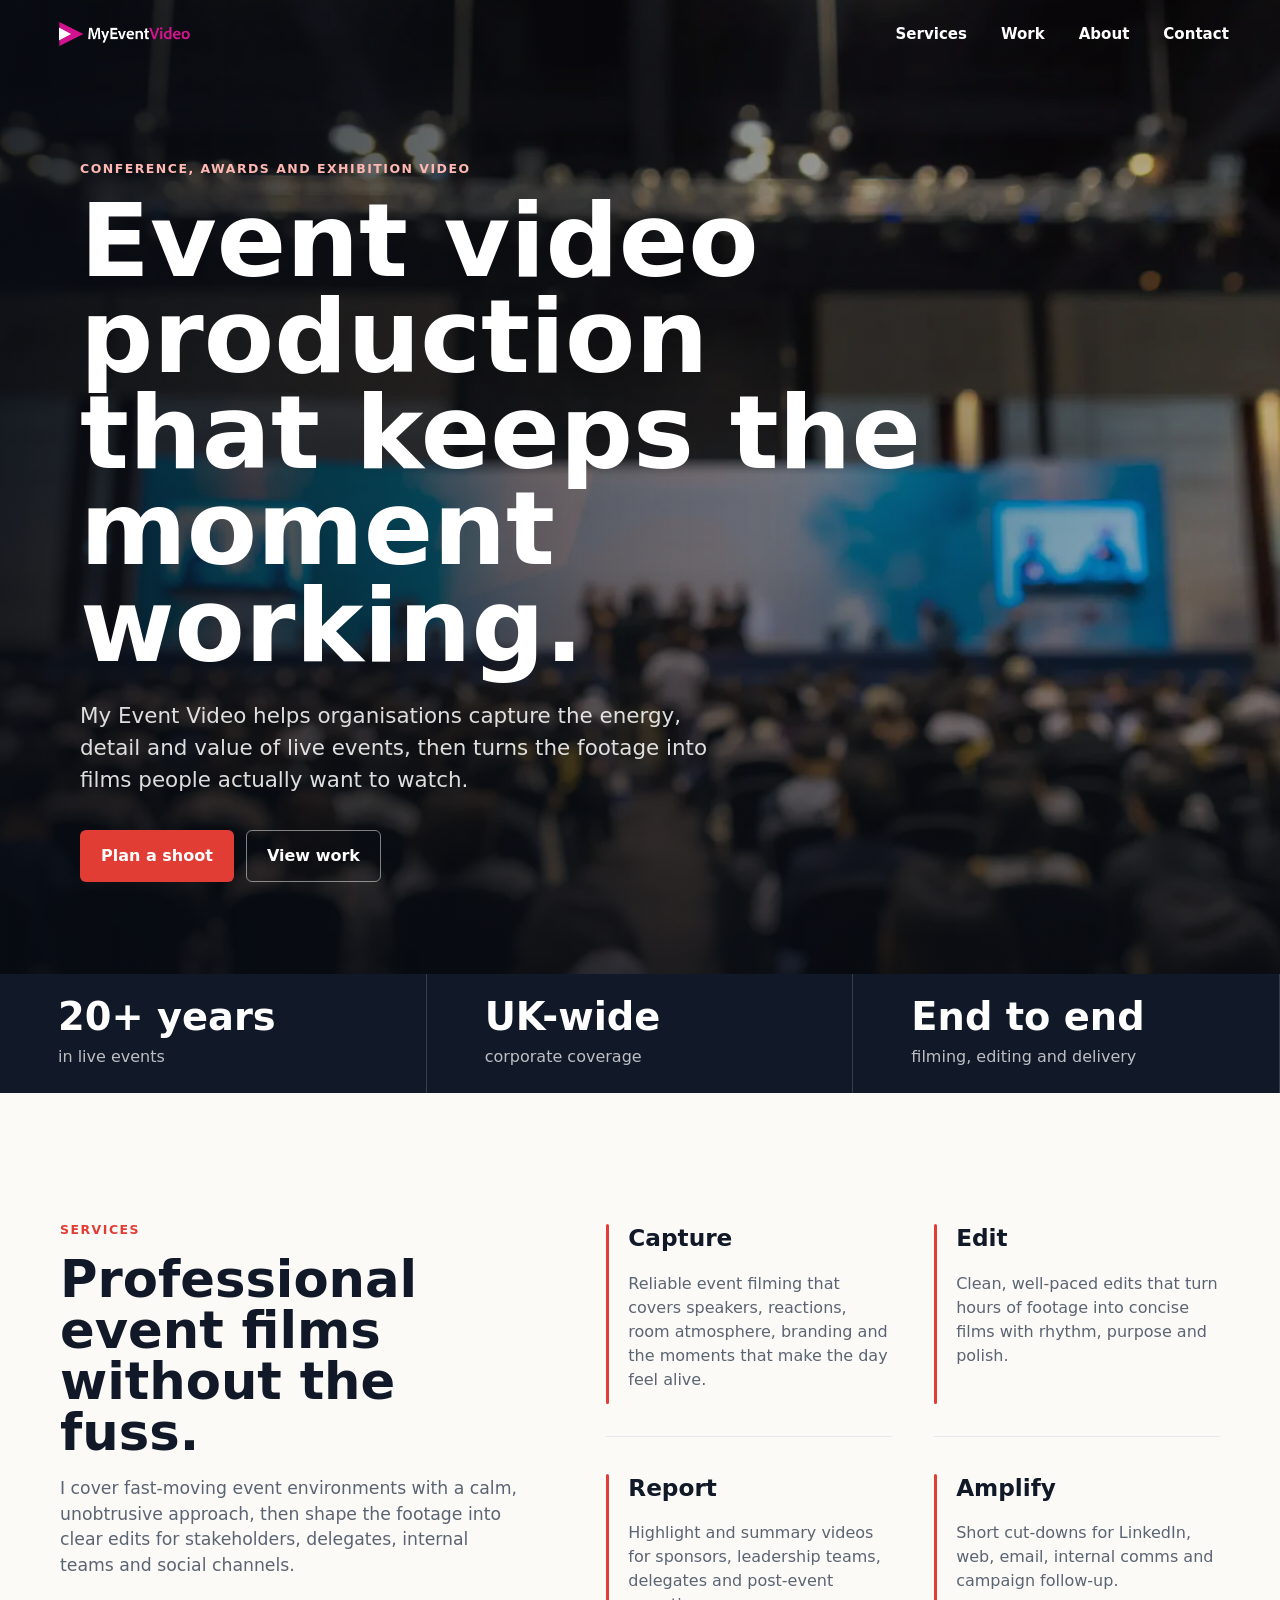
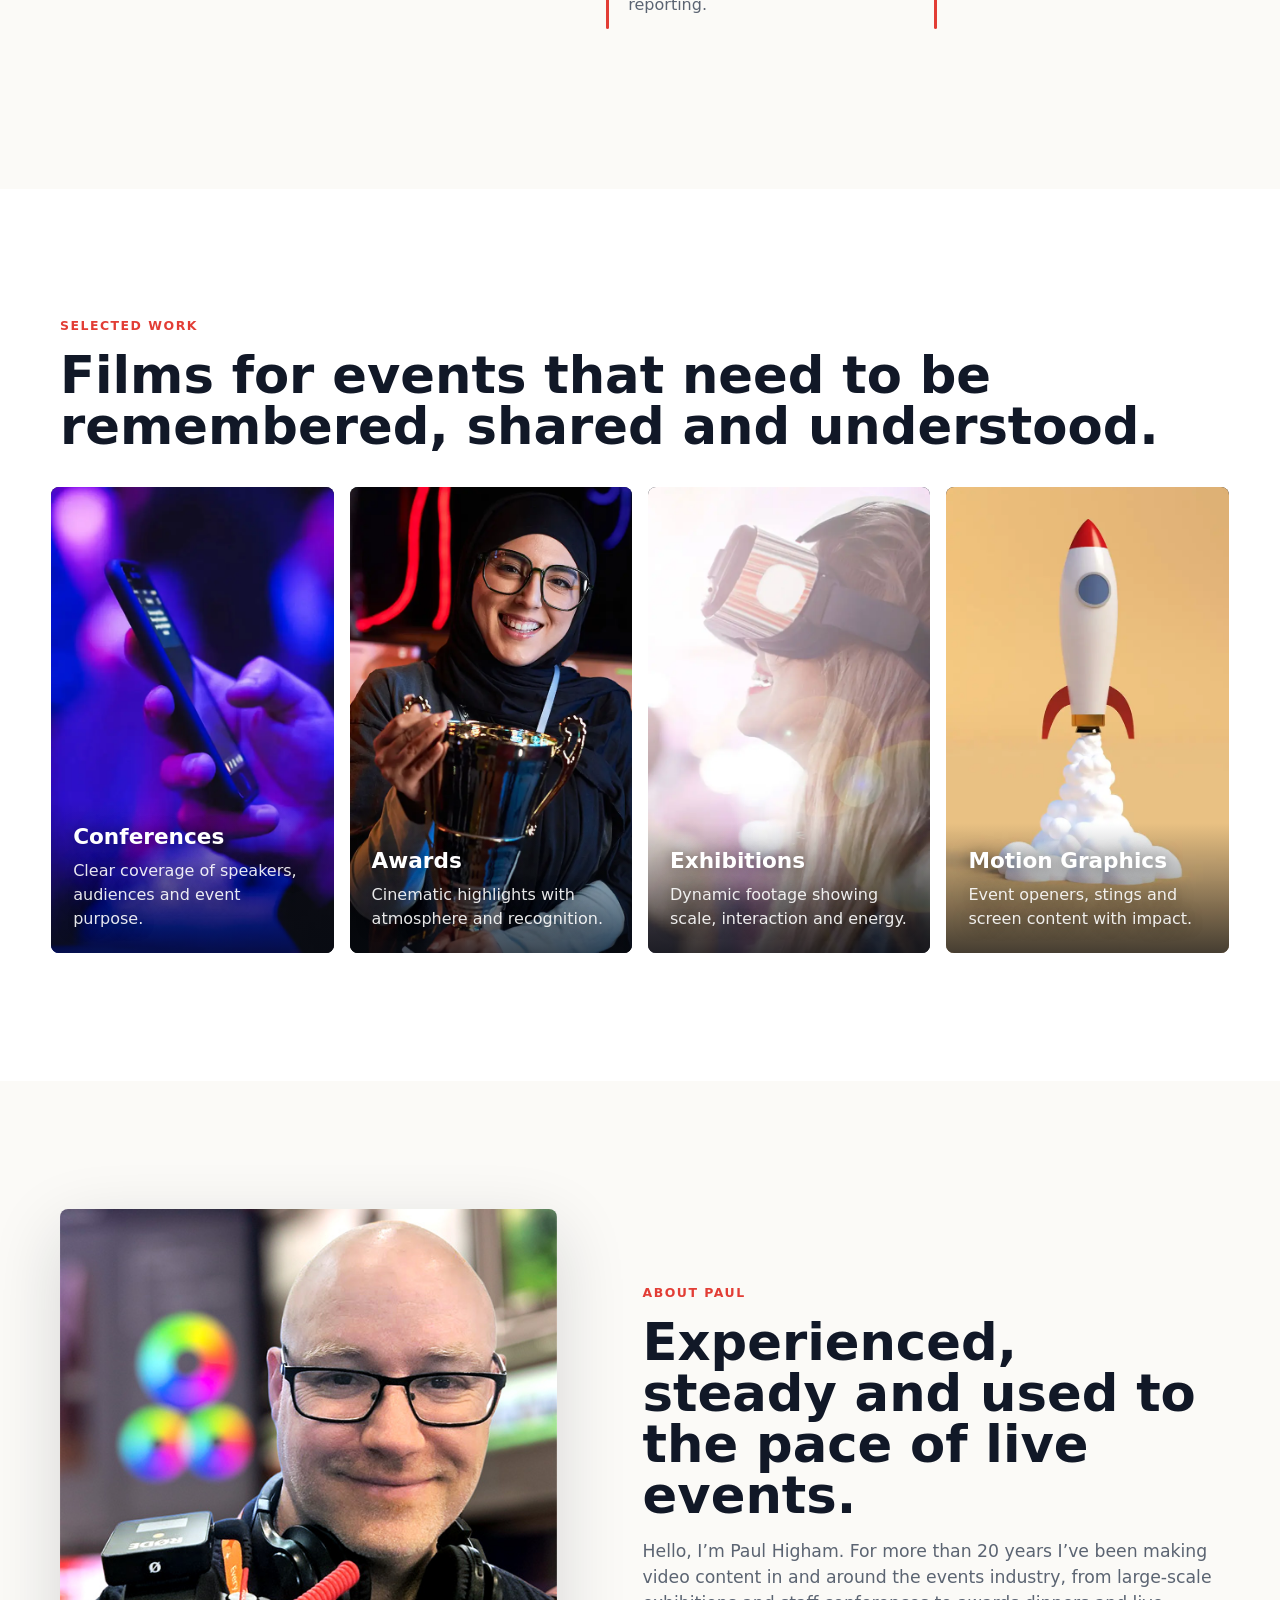
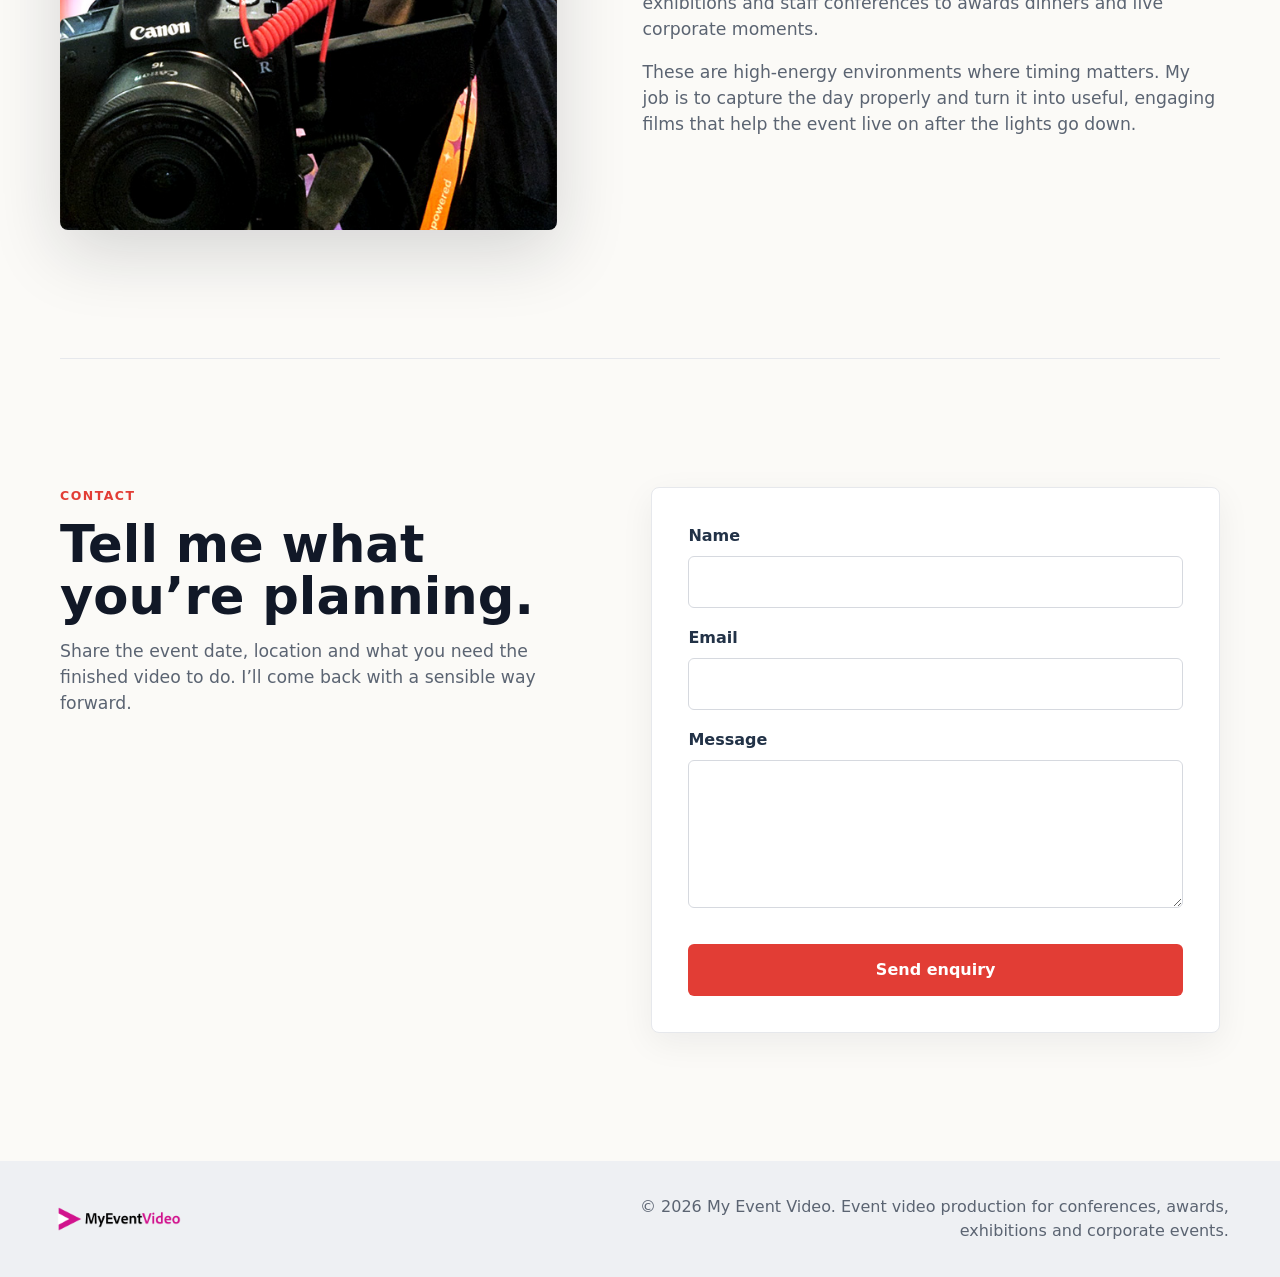
==== commit 4e3cb747: "Use dedicated hero image" ====
--- a/index.html
+++ b/index.html
@@ -12,7 +12,7 @@
   <meta property="og:title" content="Event Video Production UK | My Event Video">
   <meta property="og:description" content="Clear, polished event films for conferences, awards, exhibitions and corporate communications.">
   <meta property="og:url" content="https://myeventvideo.com/">
-  <meta property="og:image" content="https://myeventvideo.com/assets/images/portfolio-conferences.webp">
+  <meta property="og:image" content="https://myeventvideo.com/assets/images/hero.webp">
   <meta name="twitter:card" content="summary_large_image">
   <meta name="theme-color" content="#111827">
   <link rel="icon" href="assets/images/logoicon.png">
@@ -24,7 +24,7 @@
       "@type": "ProfessionalService",
       "name": "My Event Video",
       "url": "https://myeventvideo.com/",
-      "image": "https://myeventvideo.com/assets/images/portfolio-conferences.webp",
+      "image": "https://myeventvideo.com/assets/images/hero.webp",
       "description": "UK event video production for conferences, awards, exhibitions and corporate events.",
       "founder": {
         "@type": "Person",
--- a/assets/css/styles.css
+++ b/assets/css/styles.css
@@ -133,7 +133,7 @@
 }
 
 .hero-media {
-  background: url("../images/portfolio-conferences.webp") center / cover no-repeat;
+  background: url("../images/hero.webp") center / cover no-repeat;
   transform: scale(1.02);
 }
 
@@ -377,8 +377,9 @@
   width: 100%;
   height: 100%;
   object-fit: cover;
-  transition: transform 240ms ease, opacity 240ms ease;
+  transition: transform 240ms ease;
   opacity: 1;
+  z-index: 0;
 }
 
 .work-trigger span {
@@ -387,6 +388,9 @@
   background: linear-gradient(0deg, rgba(7, 11, 18, 0.72), rgba(7, 11, 18, 0));
   color: rgba(255, 255, 255, 0.9);
   text-shadow: 0 1px 16px rgba(0, 0, 0, 0.55);
+  transform-origin: bottom left;
+  transition: transform 240ms ease;
+  z-index: 1;
 }
 
 .work-trigger strong {
@@ -397,7 +401,9 @@
 }
 
 .work-trigger:hover img,
-.work-trigger:focus-visible img {
+.work-trigger:focus-visible img,
+.work-trigger:hover span,
+.work-trigger:focus-visible span {
   transform: scale(1.05);
 }
 
